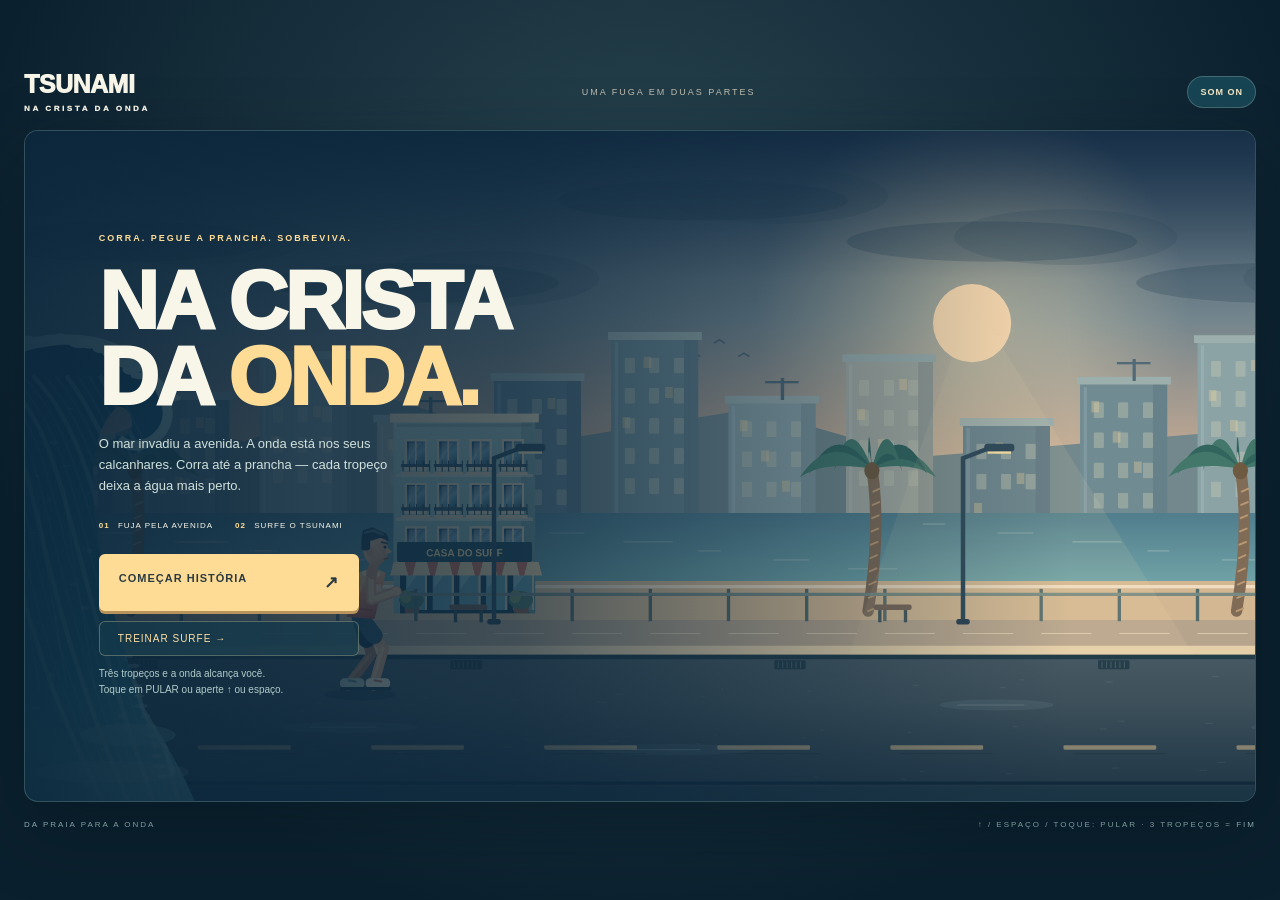
==== index.html @ 70c40d8c "Tsunami: na crista da onda — jogo de corrida e surfe Co-Authored-By: Claude Opus 5.5 <noreply@anthro" ====
<!doctype html>
<html lang="pt-BR"><head><meta charset="UTF-8"><meta name="viewport" content="width=device-width,initial-scale=1,viewport-fit=cover"><meta name="theme-color" content="#092f3c"><title>Tsunami — Na crista da onda</title><link rel="stylesheet" href="style.css"></head>
<body><main><header><a href="./" class="logo">TSUNAMI<span>NA CRISTA DA ONDA</span></a><span class="edition">UMA FUGA EM DUAS PARTES</span><button id="sound" aria-label="Ativar ou desativar sons" aria-pressed="true">SOM ON</button><button id="pause" aria-label="Pausar jogo" hidden>Ⅱ</button></header>
<div id="stage"><div id="loading" role="status"><b>PREPARANDO A FUGA</b><p id="loadingText">Preparando cenários e animações…</p><progress id="loadProgress" max="100" value="0"></progress></div><canvas id="scene" aria-label="Jogo lateral: escape da onda na avenida, pegue a prancha e surfe no tsunami"></canvas>
<div id="hud" hidden><div><span id="chapter">01 / A PRAIA</span><strong id="objective">PEGUE A PRANCHA</strong></div><div class="right"><span id="life">♥ ♥ ♥</span><strong id="meter">0 / 300 m</strong></div><div class="progress"><i id="bar"></i></div></div>
<div id="threat" hidden><span id="threatLabel">A ONDA ESTÁ NA RUA</span><div><i id="threatFill"></i></div></div>
<button id="skip" hidden>PULAR ABERTURA →</button><div id="caption" role="status" aria-live="polite"></div>
<section id="overlay"><div class="kicker">CORRA. PEGUE A PRANCHA. SOBREVIVA.</div><h1>NA CRISTA<br>DA <em>ONDA.</em></h1><p id="story">O mar invadiu a avenida. A onda está nos seus calcanhares. Corra até a prancha — cada tropeço deixa a água mais perto.</p><div id="chapters"><span><b>01</b> FUJA PELA AVENIDA</span><span><b>02</b> SURFE O TSUNAMI</span></div><button id="start" disabled>COMEÇAR HISTÓRIA <span>↗</span></button><button id="practice" disabled>TREINAR SURFE →</button><p id="instructions">Três tropeços e a onda alcança você.<br>Toque em PULAR ou aperte ↑ ou espaço.</p></section>
<div id="controls" hidden><div id="surfControls" hidden><button id="up" aria-label="Subir na onda">↑</button><button id="down" aria-label="Descer na onda">↓</button></div><button id="jump">PULAR ↗</button></div></div>
<footer><span>DA PRAIA PARA A ONDA</span><span id="tip">NO CELULAR, EXPERIMENTE NA HORIZONTAL ↔</span></footer></main><script src="engine.js"></script><script src="renderer.js"></script><script src="deluxe-renderer.js"></script><script src="audio.js"></script><script src="game.js"></script></body></html>
---- style.css ----
*{box-sizing:border-box}html,body{margin:0;min-height:100%;background:#082a36;color:#f8f6e9;font-family:Arial,sans-serif}body{display:grid;place-items:center;min-height:100dvh}main{width:min(1200px,100%);padding:0 24px}header{height:90px;display:flex;align-items:center;justify-content:space-between;gap:20px}.logo{font-size:25px;font-weight:950;letter-spacing:-1px;text-decoration:none;color:#f8f6e9}.logo span{display:block;font-size:8px;letter-spacing:2.6px;margin-top:5px}.edition,footer{font-size:9px;letter-spacing:2px;color:#9fbdc0}button{cursor:pointer;font:inherit;touch-action:none;-webkit-tap-highlight-color:transparent}#pause{width:40px;height:40px;border-radius:50%;border:1px solid #b7d0d066;background:#174453;color:white}#stage{height:min(70dvh,650px);min-height:380px;position:relative;border-radius:16px;overflow:hidden;isolation:isolate;background:#8dcdd1;box-shadow:0 25px 70px #00151c66}canvas{width:100%;height:100%;display:block;touch-action:none}#overlay{position:absolute;inset:0;padding:6% 6%;background:linear-gradient(90deg,#092f3cf2 0%,#092f3cce 37%,#092f3c00 80%);display:flex;flex-direction:column;justify-content:center;align-items:flex-start}.kicker{font-size:9px;letter-spacing:2px;font-weight:bold;color:#c1e98b}h1{font-size:clamp(38px,6.7vw,82px);font-weight:950;line-height:.92;letter-spacing:-3px;margin:20px 0}h1 em{font-style:normal;color:#d8f691}#story{font-size:13px;line-height:1.6;color:#d0e1dc;max-width:310px;margin:0}#chapters{display:flex;gap:22px;font-size:8px;letter-spacing:1px;margin:24px 0}#chapters b{color:#d8f691;margin-right:5px}#start{background:#d8f691;color:#173b3e;border:0;border-radius:6px;padding:18px 20px;font-size:11px;font-weight:800;letter-spacing:1px;min-width:260px;text-align:left}#start span{float:right;font-size:17px}#instructions{font-size:10px;line-height:1.6;color:#b0ccc9;margin-bottom:0}#hud{position:absolute;left:28px;right:28px;top:22px;display:flex;justify-content:space-between;gap:20px;text-shadow:0 1px 6px #154453}#hud span{font-size:10px;font-weight:700;letter-spacing:1.5px}#hud strong{display:block;font-size:17px;margin-top:6px}.right{text-align:right}#life{color:#ffdbb3}.progress{position:absolute;top:64px;left:0;right:0;height:3px;background:#fff4}.progress i{display:block;background:#d8f691;height:100%;width:0}#caption{position:absolute;top:110px;left:15%;right:15%;text-align:center;font-weight:bold;font-size:14px;color:white;text-shadow:0 2px 6px #092f3c;pointer-events:none}#controls{position:absolute;bottom:20px;left:24px;right:24px;display:flex;justify-content:space-between;align-items:end;pointer-events:none}#controls button{pointer-events:auto;user-select:none;background:#103c51c9;border:1px solid #ffffff70;color:white;border-radius:12px;height:60px;width:65px;font-size:26px}#surfControls{display:flex;gap:10px}#controls #jump{margin-left:auto;width:125px;background:#d8f691;color:#193e42;font-size:12px;font-weight:bold;border:0}footer{display:flex;justify-content:space-between;padding:23px 0;gap:15px;font-size:8px}[hidden]{display:none!important}button:focus-visible,a:focus-visible{outline:3px solid white;outline-offset:3px}@media(max-width:600px){main{padding:0 10px}header{height:70px}.edition{display:none}#stage{height:75dvh;min-height:490px}#overlay{padding:30px 24px;background:linear-gradient(90deg,#092f3ce8,#092f3c60)}h1{font-size:57px}#chapters{gap:12px;font-size:7px}#hud{left:18px;right:18px}#hud strong{font-size:13px}#tip{max-width:165px;text-align:right;line-height:1.6}#caption{font-size:12px;left:8%;right:8%}}@media(max-height:500px) and (orientation:landscape){main{padding:0}header{height:45px;padding:0 20px}.logo{font-size:17px}.logo span{font-size:6px}#stage{height:calc(100dvh - 45px);min-height:0;border-radius:0}footer{display:none}#overlay{padding:20px 35px}h1{font-size:44px;margin:12px 0}#story{font-size:11px;max-width:330px}#chapters{margin:12px 0}#start{padding:13px 18px}#instructions{font-size:9px}#hud{top:12px}#caption{top:93px}#controls{bottom:12px}#controls button{height:48px}}
/* Cinematic frame; preserve artwork proportions on every display. */
body{background:radial-gradient(ellipse at 50% 30%,#294550,#0b202e 75%)}main{width:min(1440px,100%)}header{height:76px}.logo{letter-spacing:-.5px}.edition{color:#c0beb1}#stage{height:auto;aspect-ratio:11/6;min-height:0;max-height:780px;border:1px solid #67868a55;border-radius:14px;background:#173645}#overlay{background:linear-gradient(90deg,#0b263bec,#0b263bad 40%,#0b263b00 85%)}#start,#controls #jump{background:#ffdc96;color:#293a41;box-shadow:0 3px 0 #b8935b}h1 em{color:#ffdc96}.kicker,#chapters b{color:#ffdc96}#hud{left:25px;right:25px;top:22px}#hud strong{font-size:15px;letter-spacing:.8px}#hud span{font-size:9px}.progress{background:#e5eff027}.progress i{background:#ffdc96}#threat{position:absolute;left:25px;top:109px;width:156px;pointer-events:none}#threat span{font-size:8px;font-weight:800;letter-spacing:1px;color:#f8e5bd;text-shadow:0 2px 5px #183849}#threat>div{height:4px;margin-top:8px;background:#132f42aa;border-radius:8px;overflow:hidden}#threatFill{display:block;height:100%;background:#ffb87e;transition:width .08s linear}#life.critical{color:#ff997c}#stage.danger{border-color:#e79c6e}#caption{top:152px;font-size:12px;letter-spacing:.3px}#controls{bottom:17px}#controls button{backdrop-filter:blur(8px);background:#153f55bb;height:53px}#controls #jump{height:53px;width:125px}footer{padding:18px 0}#instructions{max-width:350px}
@media(max-width:600px) and (orientation:portrait){main{padding:0 8px}header{height:65px}#stage{aspect-ratio:auto;height:72dvh;min-height:440px}#overlay{padding:26px 23px;background:linear-gradient(90deg,#0b263bf2,#0b263b80)}h1{font-size:52px}#hud{left:15px;right:15px;top:17px}#hud strong{font-size:10px}#hud span{font-size:8px;letter-spacing:.6px}#threat{left:15px;top:97px;width:138px}#caption{top:139px;font-size:11px}#controls{bottom:18px;left:15px;right:15px}#controls button{height:58px}#controls #jump{height:58px}#chapters{gap:9px}#story{font-size:12px}}
@media(max-height:500px) and (orientation:landscape){header{height:39px}#stage{height:calc(100dvh - 39px);aspect-ratio:auto;min-height:0;border-radius:0}#hud{top:12px}#hud strong{font-size:11px;margin-top:3px}.progress{top:43px}#threat{top:64px;width:140px}#caption{top:98px;font-size:11px}#controls{bottom:10px}#controls button,#controls #jump{height:42px}#overlay{padding:17px 32px}h1{font-size:40px;margin:10px 0}#story{font-size:10px;max-width:310px}#instructions{font-size:8px}#chapters{margin:10px 0}}
#sound{margin-left:auto;border:1px solid #9db7b755;background:#174453;color:#f8e8c7;border-radius:20px;font-size:9px;font-weight:700;letter-spacing:1px;padding:10px 12px;white-space:nowrap}header .edition{margin-left:auto}@media(max-width:600px){header{gap:10px}}
#loading{position:absolute;inset:0;z-index:20;display:flex;align-items:center;justify-content:center;flex-direction:column;background:#102f41;color:#ffdc96;letter-spacing:1px}#loading p{font-size:12px;color:#c7d9d9;letter-spacing:0}#loadProgress{width:220px;height:8px;accent-color:#ffdc96}#start:disabled{opacity:.5;cursor:wait}#skip{position:absolute;right:20px;bottom:18px;z-index:5;border:1px solid #e9dec480;background:#102f41d9;color:#f6e4bb;padding:12px 15px;border-radius:20px;font-size:10px;letter-spacing:1px}
#practice{margin-top:10px;color:#ffe0a3;background:#143a4cbb;border:1px solid #d4cda257;border-radius:6px;padding:11px 18px;font-size:10px;letter-spacing:1px;min-width:260px;text-align:left}#practice:disabled{opacity:.5;cursor:wait}@media(max-height:500px) and (orientation:landscape){#practice{padding:7px 18px;margin-top:6px}#instructions{margin-top:7px}#overlay{padding-top:12px;padding-bottom:12px}h1{font-size:35px}}
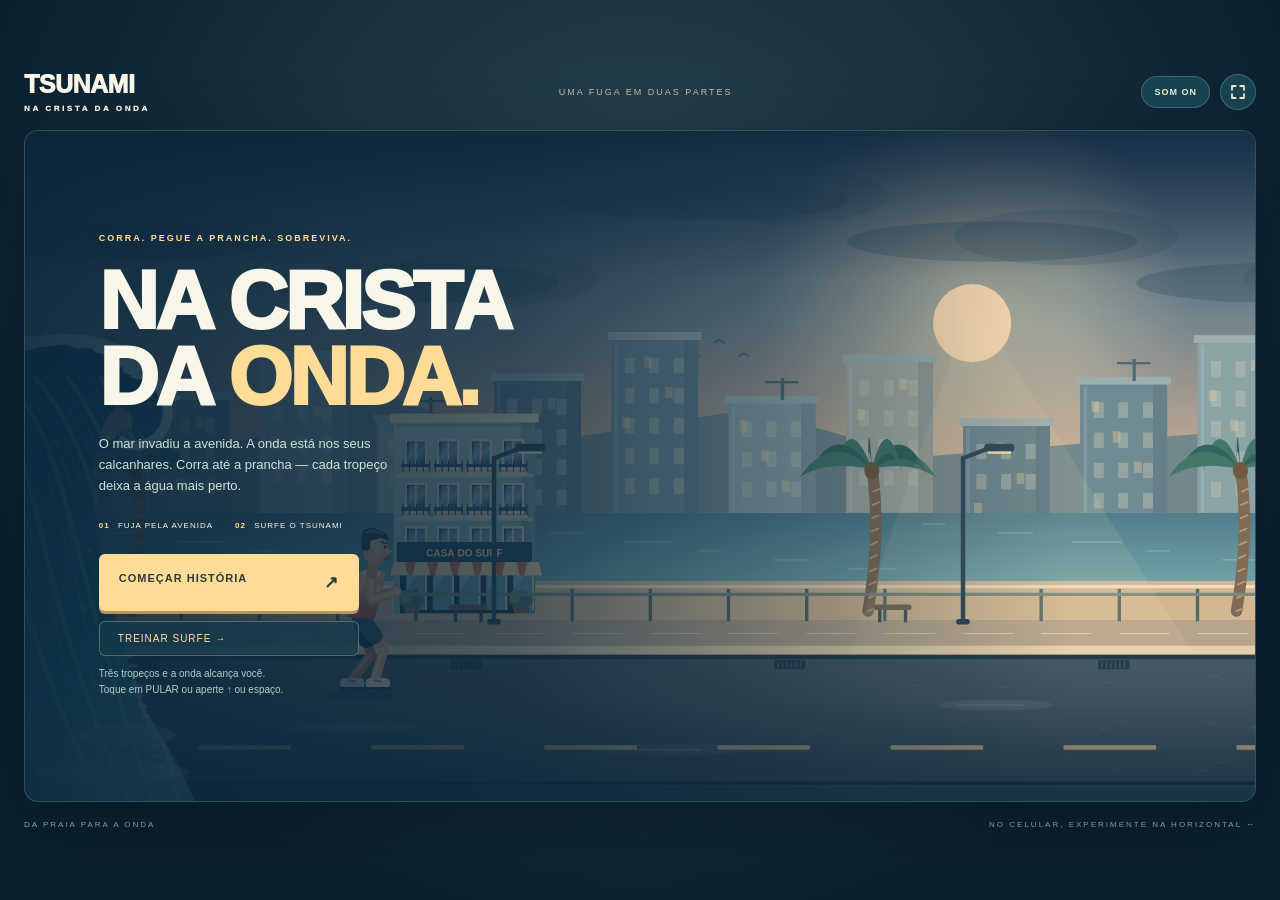
==== commit 94873bb4: "Abertura com meteoro, botão de tela cheia e ajustes de jogabilidade - Nova abertura de ~10 s: brilho" ====
--- a/index.html
+++ b/index.html
@@ -1,6 +1,6 @@
 <!doctype html>
-<html lang="pt-BR"><head><meta charset="UTF-8"><meta name="viewport" content="width=device-width,initial-scale=1,viewport-fit=cover"><meta name="theme-color" content="#092f3c"><title>Tsunami — Na crista da onda</title><link rel="stylesheet" href="style.css"></head>
-<body><main><header><a href="./" class="logo">TSUNAMI<span>NA CRISTA DA ONDA</span></a><span class="edition">UMA FUGA EM DUAS PARTES</span><button id="sound" aria-label="Ativar ou desativar sons" aria-pressed="true">SOM ON</button><button id="pause" aria-label="Pausar jogo" hidden>Ⅱ</button></header>
+<html lang="pt-BR"><head><meta charset="UTF-8"><meta name="viewport" content="width=device-width,initial-scale=1,viewport-fit=cover"><meta name="theme-color" content="#092f3c"><meta name="mobile-web-app-capable" content="yes"><meta name="apple-mobile-web-app-capable" content="yes"><meta name="apple-mobile-web-app-status-bar-style" content="black-translucent"><link rel="manifest" href="manifest.json"><title>Tsunami — Na crista da onda</title><link rel="stylesheet" href="style.css"></head>
+<body><main><header><a href="./" class="logo">TSUNAMI<span>NA CRISTA DA ONDA</span></a><span class="edition">UMA FUGA EM DUAS PARTES</span><button id="sound" aria-label="Ativar ou desativar sons" aria-pressed="true">SOM ON</button><button id="fullscreen" aria-label="Tela cheia" aria-pressed="false" hidden><svg viewBox="0 0 24 24" width="18" height="18" aria-hidden="true"><path d="M4 9V4h5M15 4h5v5M20 15v5h-5M9 20H4v-5" fill="none" stroke="currentColor" stroke-width="2.4" stroke-linecap="round" stroke-linejoin="round"/></svg></button><button id="pause" aria-label="Pausar jogo" hidden>Ⅱ</button></header>
 <div id="stage"><div id="loading" role="status"><b>PREPARANDO A FUGA</b><p id="loadingText">Preparando cenários e animações…</p><progress id="loadProgress" max="100" value="0"></progress></div><canvas id="scene" aria-label="Jogo lateral: escape da onda na avenida, pegue a prancha e surfe no tsunami"></canvas>
 <div id="hud" hidden><div><span id="chapter">01 / A PRAIA</span><strong id="objective">PEGUE A PRANCHA</strong></div><div class="right"><span id="life">♥ ♥ ♥</span><strong id="meter">0 / 300 m</strong></div><div class="progress"><i id="bar"></i></div></div>
 <div id="threat" hidden><span id="threatLabel">A ONDA ESTÁ NA RUA</span><div><i id="threatFill"></i></div></div>
--- a/style.css
+++ b/style.css
@@ -3,6 +3,6 @@
 body{background:radial-gradient(ellipse at 50% 30%,#294550,#0b202e 75%)}main{width:min(1440px,100%)}header{height:76px}.logo{letter-spacing:-.5px}.edition{color:#c0beb1}#stage{height:auto;aspect-ratio:11/6;min-height:0;max-height:780px;border:1px solid #67868a55;border-radius:14px;background:#173645}#overlay{background:linear-gradient(90deg,#0b263bec,#0b263bad 40%,#0b263b00 85%)}#start,#controls #jump{background:#ffdc96;color:#293a41;box-shadow:0 3px 0 #b8935b}h1 em{color:#ffdc96}.kicker,#chapters b{color:#ffdc96}#hud{left:25px;right:25px;top:22px}#hud strong{font-size:15px;letter-spacing:.8px}#hud span{font-size:9px}.progress{background:#e5eff027}.progress i{background:#ffdc96}#threat{position:absolute;left:25px;top:109px;width:156px;pointer-events:none}#threat span{font-size:8px;font-weight:800;letter-spacing:1px;color:#f8e5bd;text-shadow:0 2px 5px #183849}#threat>div{height:4px;margin-top:8px;background:#132f42aa;border-radius:8px;overflow:hidden}#threatFill{display:block;height:100%;background:#ffb87e;transition:width .08s linear}#life.critical{color:#ff997c}#stage.danger{border-color:#e79c6e}#caption{top:152px;font-size:12px;letter-spacing:.3px}#controls{bottom:17px}#controls button{backdrop-filter:blur(8px);background:#153f55bb;height:53px}#controls #jump{height:53px;width:125px}footer{padding:18px 0}#instructions{max-width:350px}
 @media(max-width:600px) and (orientation:portrait){main{padding:0 8px}header{height:65px}#stage{aspect-ratio:auto;height:72dvh;min-height:440px}#overlay{padding:26px 23px;background:linear-gradient(90deg,#0b263bf2,#0b263b80)}h1{font-size:52px}#hud{left:15px;right:15px;top:17px}#hud strong{font-size:10px}#hud span{font-size:8px;letter-spacing:.6px}#threat{left:15px;top:97px;width:138px}#caption{top:139px;font-size:11px}#controls{bottom:18px;left:15px;right:15px}#controls button{height:58px}#controls #jump{height:58px}#chapters{gap:9px}#story{font-size:12px}}
 @media(max-height:500px) and (orientation:landscape){header{height:39px}#stage{height:calc(100dvh - 39px);aspect-ratio:auto;min-height:0;border-radius:0}#hud{top:12px}#hud strong{font-size:11px;margin-top:3px}.progress{top:43px}#threat{top:64px;width:140px}#caption{top:98px;font-size:11px}#controls{bottom:10px}#controls button,#controls #jump{height:42px}#overlay{padding:17px 32px}h1{font-size:40px;margin:10px 0}#story{font-size:10px;max-width:310px}#instructions{font-size:8px}#chapters{margin:10px 0}}
-#sound{margin-left:auto;border:1px solid #9db7b755;background:#174453;color:#f8e8c7;border-radius:20px;font-size:9px;font-weight:700;letter-spacing:1px;padding:10px 12px;white-space:nowrap}header .edition{margin-left:auto}@media(max-width:600px){header{gap:10px}}
+#sound{margin-left:auto;border:1px solid #9db7b755;background:#174453;color:#f8e8c7;border-radius:20px;font-size:9px;font-weight:700;letter-spacing:1px;padding:10px 12px;white-space:nowrap}header .edition{margin-left:auto}#fullscreen{flex:none;width:36px;height:36px;padding:0;display:grid;place-items:center;border:1px solid #9db7b755;background:#174453;color:#f8e8c7;border-radius:50%}header{gap:10px}@media(max-width:600px){header{gap:10px}}
 #loading{position:absolute;inset:0;z-index:20;display:flex;align-items:center;justify-content:center;flex-direction:column;background:#102f41;color:#ffdc96;letter-spacing:1px}#loading p{font-size:12px;color:#c7d9d9;letter-spacing:0}#loadProgress{width:220px;height:8px;accent-color:#ffdc96}#start:disabled{opacity:.5;cursor:wait}#skip{position:absolute;right:20px;bottom:18px;z-index:5;border:1px solid #e9dec480;background:#102f41d9;color:#f6e4bb;padding:12px 15px;border-radius:20px;font-size:10px;letter-spacing:1px}
-#practice{margin-top:10px;color:#ffe0a3;background:#143a4cbb;border:1px solid #d4cda257;border-radius:6px;padding:11px 18px;font-size:10px;letter-spacing:1px;min-width:260px;text-align:left}#practice:disabled{opacity:.5;cursor:wait}@media(max-height:500px) and (orientation:landscape){#practice{padding:7px 18px;margin-top:6px}#instructions{margin-top:7px}#overlay{padding-top:12px;padding-bottom:12px}h1{font-size:35px}}
+#practice{margin-top:10px;color:#ffe0a3;background:#143a4cbb;border:1px solid #d4cda257;border-radius:6px;padding:11px 18px;font-size:10px;letter-spacing:1px;min-width:260px;text-align:left}#practice:disabled{opacity:.5;cursor:wait}#controls #jump.cooling{opacity:.45}@media(max-height:500px) and (orientation:landscape){#practice{padding:7px 18px;margin-top:6px}#instructions{margin-top:7px}#overlay{padding-top:12px;padding-bottom:12px}h1{font-size:35px}}
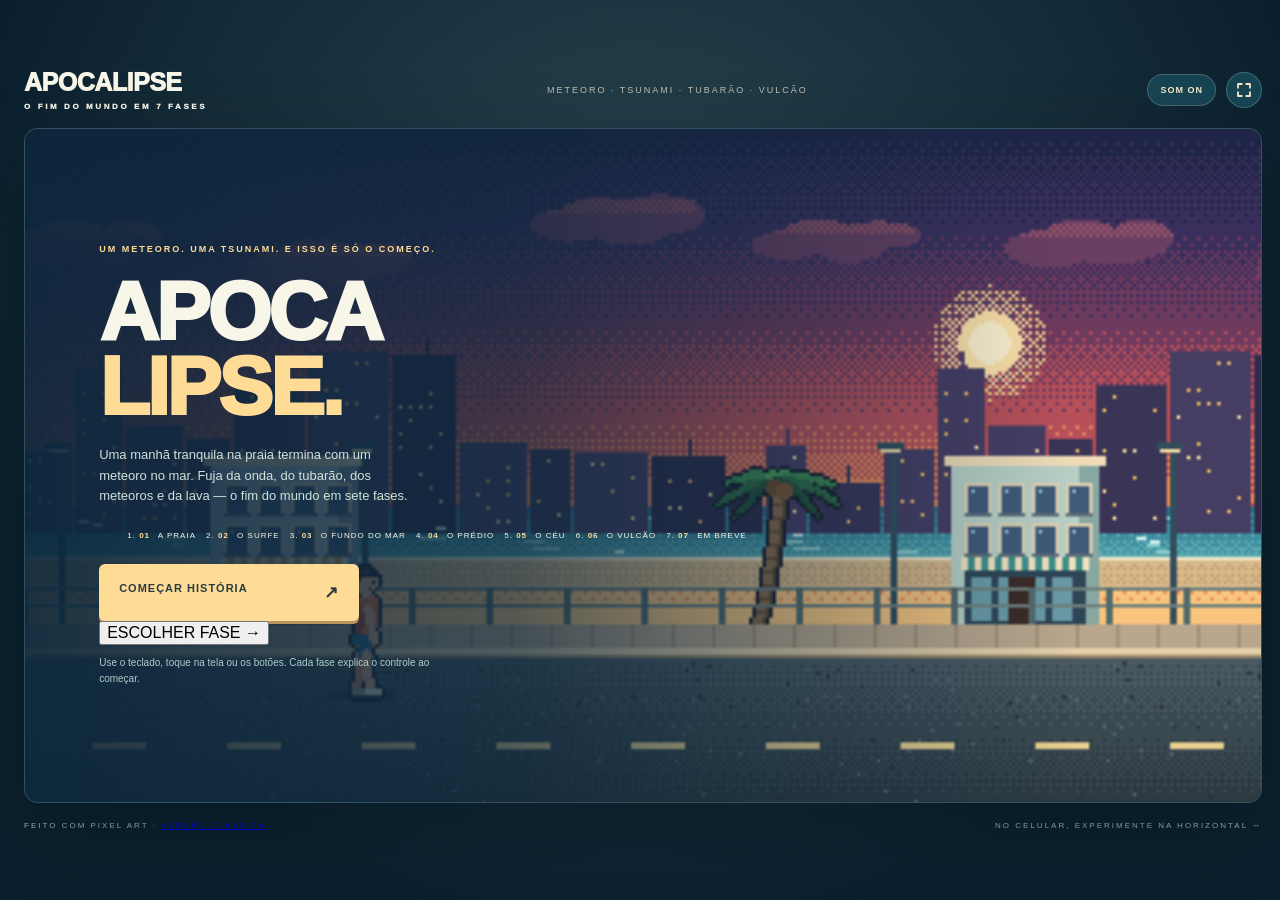
==== commit 78559610: "Apocalipse: pixel art e seis fases - Novo nome e nova história: meteoro, tsunami, tubarão, prédio,  " ====
--- a/index.html
+++ b/index.html
@@ -1,10 +1,12 @@
 <!doctype html>
-<html lang="pt-BR"><head><meta charset="UTF-8"><meta name="viewport" content="width=device-width,initial-scale=1,viewport-fit=cover"><meta name="theme-color" content="#092f3c"><meta name="mobile-web-app-capable" content="yes"><meta name="apple-mobile-web-app-capable" content="yes"><meta name="apple-mobile-web-app-status-bar-style" content="black-translucent"><link rel="manifest" href="manifest.json"><title>Tsunami — Na crista da onda</title><link rel="stylesheet" href="style.css"></head>
-<body><main><header><a href="./" class="logo">TSUNAMI<span>NA CRISTA DA ONDA</span></a><span class="edition">UMA FUGA EM DUAS PARTES</span><button id="sound" aria-label="Ativar ou desativar sons" aria-pressed="true">SOM ON</button><button id="fullscreen" aria-label="Tela cheia" aria-pressed="false" hidden><svg viewBox="0 0 24 24" width="18" height="18" aria-hidden="true"><path d="M4 9V4h5M15 4h5v5M20 15v5h-5M9 20H4v-5" fill="none" stroke="currentColor" stroke-width="2.4" stroke-linecap="round" stroke-linejoin="round"/></svg></button><button id="pause" aria-label="Pausar jogo" hidden>Ⅱ</button></header>
-<div id="stage"><div id="loading" role="status"><b>PREPARANDO A FUGA</b><p id="loadingText">Preparando cenários e animações…</p><progress id="loadProgress" max="100" value="0"></progress></div><canvas id="scene" aria-label="Jogo lateral: escape da onda na avenida, pegue a prancha e surfe no tsunami"></canvas>
-<div id="hud" hidden><div><span id="chapter">01 / A PRAIA</span><strong id="objective">PEGUE A PRANCHA</strong></div><div class="right"><span id="life">♥ ♥ ♥</span><strong id="meter">0 / 300 m</strong></div><div class="progress"><i id="bar"></i></div></div>
+<html lang="pt-BR"><head><meta charset="UTF-8"><meta name="viewport" content="width=device-width,initial-scale=1,viewport-fit=cover"><meta name="theme-color" content="#120c1c"><meta name="mobile-web-app-capable" content="yes"><meta name="apple-mobile-web-app-capable" content="yes"><meta name="apple-mobile-web-app-status-bar-style" content="black-translucent"><link rel="manifest" href="manifest.json"><title>Apocalipse</title><link rel="stylesheet" href="style.css"></head>
+<body><main><header><a href="./" class="logo">APOCALIPSE<span>O FIM DO MUNDO EM 7 FASES</span></a><span class="edition">METEORO · TSUNAMI · TUBARÃO · VULCÃO</span><button id="sound" aria-label="Ativar ou desativar sons" aria-pressed="true">SOM ON</button><button id="fullscreen" aria-label="Tela cheia" aria-pressed="false" hidden><svg viewBox="0 0 24 24" width="18" height="18" aria-hidden="true"><path d="M4 9V4h5M15 4h5v5M20 15v5h-5M9 20H4v-5" fill="none" stroke="currentColor" stroke-width="2.4" stroke-linecap="round" stroke-linejoin="round"/></svg></button><button id="pause" aria-label="Pausar jogo" hidden>Ⅱ</button></header>
+<div id="stage"><div id="loading" role="status"><b>PREPARANDO O FIM DO MUNDO</b><p id="loadingText">Desenhando cenários e personagens…</p><progress id="loadProgress" max="100" value="0"></progress></div><canvas id="scene" aria-label="Jogo de ação em pixel art: fuja da tsunami, do tubarão, dos meteoros e da lava"></canvas>
+<div id="hud" hidden><div><span id="chapter">01 / A PRAIA</span><strong id="objective">ALCANCE A PRANCHA</strong></div><div class="right"><span id="life">0 / 3</span><strong id="meter">0 / 300 m</strong></div><div class="progress"><i id="bar"></i></div></div>
 <div id="threat" hidden><span id="threatLabel">A ONDA ESTÁ NA RUA</span><div><i id="threatFill"></i></div></div>
 <button id="skip" hidden>PULAR ABERTURA →</button><div id="caption" role="status" aria-live="polite"></div>
-<section id="overlay"><div class="kicker">CORRA. PEGUE A PRANCHA. SOBREVIVA.</div><h1>NA CRISTA<br>DA <em>ONDA.</em></h1><p id="story">O mar invadiu a avenida. A onda está nos seus calcanhares. Corra até a prancha — cada tropeço deixa a água mais perto.</p><div id="chapters"><span><b>01</b> FUJA PELA AVENIDA</span><span><b>02</b> SURFE O TSUNAMI</span></div><button id="start" disabled>COMEÇAR HISTÓRIA <span>↗</span></button><button id="practice" disabled>TREINAR SURFE →</button><p id="instructions">Três tropeços e a onda alcança você.<br>Toque em PULAR ou aperte ↑ ou espaço.</p></section>
-<div id="controls" hidden><div id="surfControls" hidden><button id="up" aria-label="Subir na onda">↑</button><button id="down" aria-label="Descer na onda">↓</button></div><button id="jump">PULAR ↗</button></div></div>
-<footer><span>DA PRAIA PARA A ONDA</span><span id="tip">NO CELULAR, EXPERIMENTE NA HORIZONTAL ↔</span></footer></main><script src="engine.js"></script><script src="renderer.js"></script><script src="deluxe-renderer.js"></script><script src="audio.js"></script><script src="game.js"></script></body></html>
+<section id="overlay"><div class="kicker" id="kicker">UM METEORO. UMA TSUNAMI. E ISSO É SÓ O COMEÇO.</div><h1>APOCA<br><em>LIPSE.</em></h1><p id="story">Uma manhã tranquila na praia termina com um meteoro no mar. Fuja da onda, do tubarão, dos meteoros e da lava — o fim do mundo em sete fases.</p>
+<ol id="chapters"><li><b>01</b> A PRAIA</li><li><b>02</b> O SURFE</li><li><b>03</b> O FUNDO DO MAR</li><li><b>04</b> O PRÉDIO</li><li><b>05</b> O CÉU</li><li><b>06</b> O VULCÃO</li><li class="soon"><b>07</b> EM BREVE</li></ol>
+<button id="start" disabled>COMEÇAR HISTÓRIA <span>↗</span></button><button id="choose" disabled aria-expanded="false">ESCOLHER FASE →</button><div id="phaseList" hidden></div><p id="instructions">Use o teclado, toque na tela ou os botões. Cada fase explica o controle ao começar.</p></section>
+<div id="controls" hidden><div id="surfControls" hidden><button id="up" aria-label="Subir">↑</button><button id="down" aria-label="Descer">↓</button></div><div id="laneControls" hidden><button id="left" aria-label="Coluna da esquerda">←</button><button id="right" aria-label="Coluna da direita">→</button></div><button id="jump">PULAR ↗</button></div></div>
+<footer><span>FEITO COM PIXEL ART · <a href="classico/">VERSÃO CLÁSSICA</a></span><span id="tip">NO CELULAR, EXPERIMENTE NA HORIZONTAL ↔</span></footer></main><script src="engine.js"></script><script src="pixel.js"></script><script src="renderer.js"></script><script src="audio.js"></script><script src="game.js"></script></body></html>
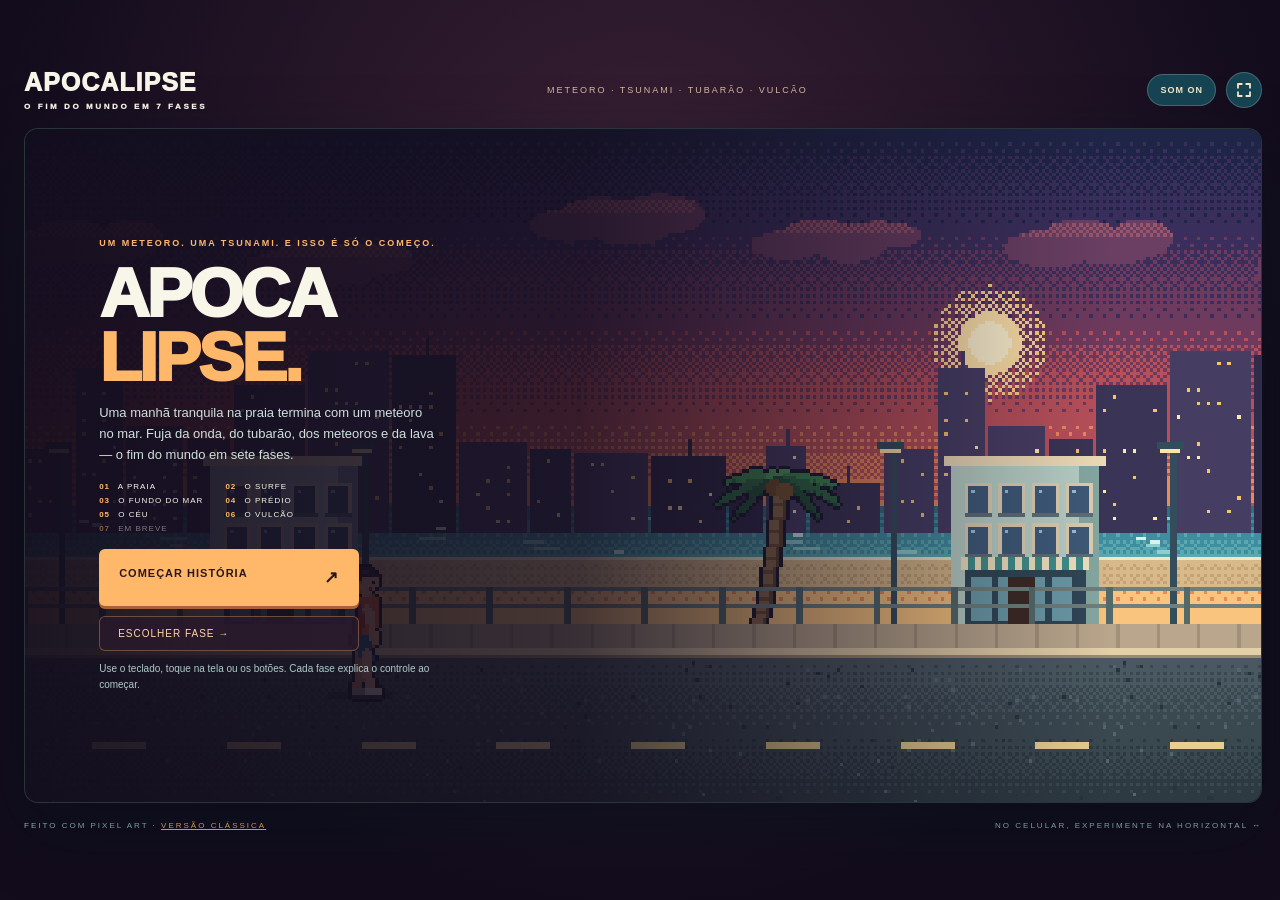
==== commit bd69ea04: "Kit de mergulho, pouso na capela e descida de bicicleta no vulcão - Fim da fase 2: um kit de mergulh" ====
--- a/index.html
+++ b/index.html
@@ -8,5 +8,5 @@
 <section id="overlay"><div class="kicker" id="kicker">UM METEORO. UMA TSUNAMI. E ISSO É SÓ O COMEÇO.</div><h1>APOCA<br><em>LIPSE.</em></h1><p id="story">Uma manhã tranquila na praia termina com um meteoro no mar. Fuja da onda, do tubarão, dos meteoros e da lava — o fim do mundo em sete fases.</p>
 <ol id="chapters"><li><b>01</b> A PRAIA</li><li><b>02</b> O SURFE</li><li><b>03</b> O FUNDO DO MAR</li><li><b>04</b> O PRÉDIO</li><li><b>05</b> O CÉU</li><li><b>06</b> O VULCÃO</li><li class="soon"><b>07</b> EM BREVE</li></ol>
 <button id="start" disabled>COMEÇAR HISTÓRIA <span>↗</span></button><button id="choose" disabled aria-expanded="false">ESCOLHER FASE →</button><div id="phaseList" hidden></div><p id="instructions">Use o teclado, toque na tela ou os botões. Cada fase explica o controle ao começar.</p></section>
-<div id="controls" hidden><div id="surfControls" hidden><button id="up" aria-label="Subir">↑</button><button id="down" aria-label="Descer">↓</button></div><div id="laneControls" hidden><button id="left" aria-label="Coluna da esquerda">←</button><button id="right" aria-label="Coluna da direita">→</button></div><button id="jump">PULAR ↗</button></div></div>
+<div id="controls" hidden><div id="surfControls" hidden><button id="up" aria-label="Subir">↑</button><button id="down" aria-label="Descer">↓</button></div><div id="laneControls" hidden><button id="left" aria-label="Coluna da esquerda">←</button><button id="right" aria-label="Coluna da direita">→</button></div><div id="bikeControls" hidden><button id="duck" aria-label="Abaixar">ABAIXAR ↓</button></div><button id="jump">PULAR ↗</button></div></div>
 <footer><span>FEITO COM PIXEL ART · <a href="classico/">VERSÃO CLÁSSICA</a></span><span id="tip">NO CELULAR, EXPERIMENTE NA HORIZONTAL ↔</span></footer></main><script src="engine.js"></script><script src="pixel.js"></script><script src="renderer.js"></script><script src="audio.js"></script><script src="game.js"></script></body></html>
--- a/style.css
+++ b/style.css
@@ -5,4 +5,19 @@
 @media(max-height:500px) and (orientation:landscape){header{height:39px}#stage{height:calc(100dvh - 39px);aspect-ratio:auto;min-height:0;border-radius:0}#hud{top:12px}#hud strong{font-size:11px;margin-top:3px}.progress{top:43px}#threat{top:64px;width:140px}#caption{top:98px;font-size:11px}#controls{bottom:10px}#controls button,#controls #jump{height:42px}#overlay{padding:17px 32px}h1{font-size:40px;margin:10px 0}#story{font-size:10px;max-width:310px}#instructions{font-size:8px}#chapters{margin:10px 0}}
 #sound{margin-left:auto;border:1px solid #9db7b755;background:#174453;color:#f8e8c7;border-radius:20px;font-size:9px;font-weight:700;letter-spacing:1px;padding:10px 12px;white-space:nowrap}header .edition{margin-left:auto}#fullscreen{flex:none;width:36px;height:36px;padding:0;display:grid;place-items:center;border:1px solid #9db7b755;background:#174453;color:#f8e8c7;border-radius:50%}header{gap:10px}@media(max-width:600px){header{gap:10px}}
 #loading{position:absolute;inset:0;z-index:20;display:flex;align-items:center;justify-content:center;flex-direction:column;background:#102f41;color:#ffdc96;letter-spacing:1px}#loading p{font-size:12px;color:#c7d9d9;letter-spacing:0}#loadProgress{width:220px;height:8px;accent-color:#ffdc96}#start:disabled{opacity:.5;cursor:wait}#skip{position:absolute;right:20px;bottom:18px;z-index:5;border:1px solid #e9dec480;background:#102f41d9;color:#f6e4bb;padding:12px 15px;border-radius:20px;font-size:10px;letter-spacing:1px}
-#practice{margin-top:10px;color:#ffe0a3;background:#143a4cbb;border:1px solid #d4cda257;border-radius:6px;padding:11px 18px;font-size:10px;letter-spacing:1px;min-width:260px;text-align:left}#practice:disabled{opacity:.5;cursor:wait}#controls #jump.cooling{opacity:.45}@media(max-height:500px) and (orientation:landscape){#practice{padding:7px 18px;margin-top:6px}#instructions{margin-top:7px}#overlay{padding-top:12px;padding-bottom:12px}h1{font-size:35px}}
+#choose{margin-top:10px;color:#ffe0a3;background:#143a4cbb;border:1px solid #d4cda257;border-radius:6px;padding:11px 18px;font-size:10px;letter-spacing:1px;min-width:260px;text-align:left}#choose:disabled{opacity:.5;cursor:wait}#controls #jump.cooling{opacity:.45}@media(max-height:500px) and (orientation:landscape){#choose{padding:7px 18px;margin-top:6px}#instructions{margin-top:7px}#overlay{padding-top:12px;padding-bottom:12px}h1{font-size:35px}}
+/* Apocalipse: pixel-art stage, phase picker and lane buttons. */
+canvas{display:block;image-rendering:crisp-edges;image-rendering:pixelated}#stage{background:#0b0a14}body{background:radial-gradient(ellipse at 50% 25%,#3a2034,#120c1c 72%)}
+.logo{letter-spacing:1px}.edition{color:#d9b7a3}#hud,#caption,#threat span{text-shadow:0 1px 0 #120c1c,0 0 6px #120c1c}
+#overlay{background:linear-gradient(90deg,#120c1cf0,#120c1cc4 45%,#120c1c00 88%);overflow-y:auto;scrollbar-width:none;justify-content:safe center}#overlay::-webkit-scrollbar{display:none}#overlay h1{font-size:clamp(34px,5.4vw,72px);margin:14px 0}#story{max-width:340px}h1 em,.kicker,#chapters b{color:#ffb86a}
+#start,#controls #jump{background:#ffb86a;color:#2a1620;box-shadow:0 3px 0 #a8603a}
+#chapters{list-style:none;padding:0;display:grid;grid-template-columns:repeat(2,auto);gap:5px 22px;font-size:8px;letter-spacing:1px;margin:16px 0}#chapters li.soon{opacity:.45}
+#choose{color:#ffd6a8;background:#2a1a2ccc;border-color:#ffb86a55}
+#phaseList{display:grid;grid-template-columns:repeat(2,minmax(120px,1fr));gap:6px;margin-top:10px;max-width:330px}#phaseList button{background:#2a1a2c;border:1px solid #ffb86a44;color:#f6e4d0;border-radius:6px;padding:9px 10px;font-size:10px;letter-spacing:1px;text-align:left}#phaseList button b{color:#ffb86a;margin-right:6px}#phaseList button:disabled{opacity:.4;cursor:default}
+#laneControls{display:flex;gap:10px}#controls button:disabled{opacity:.4}
+footer a{color:#ffb86a}#threatFill{background:#ff8a5a}.progress i{background:#ffb86a}#loading{background:#120c1c;color:#ffb86a}#loadProgress{accent-color:#ffb86a}
+@media(max-height:500px) and (orientation:landscape){#chapters{margin:8px 0;gap:3px 16px}#phaseList{margin-top:6px}#phaseList button{padding:6px 9px}}
+@media(max-width:600px) and (orientation:portrait){#chapters{grid-template-columns:auto}#phaseList{grid-template-columns:1fr 1fr}}
+html,body{overflow-x:hidden}#stage{max-height:min(780px,calc(100dvh - 140px))}
+@media(max-height:500px) and (orientation:landscape){#stage{max-height:none}}
+#bikeControls{display:flex}#controls #duck{width:125px;font-size:12px;font-weight:bold}
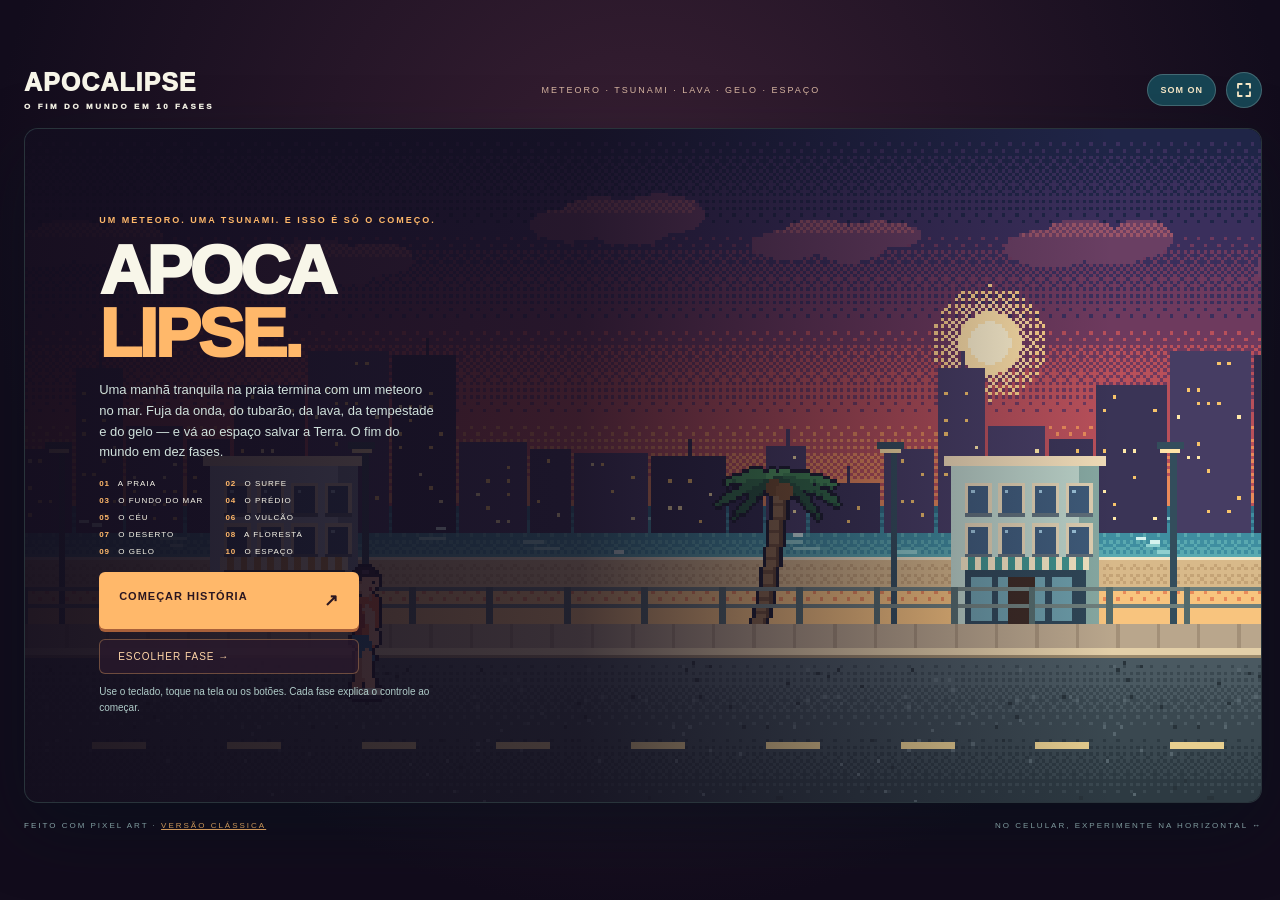
==== commit 37247615: "Fases 7 a 10 (deserto, floresta, gelo e espaço), cutscenes e final - Fase 7, O Deserto: sandboard na" ====
--- a/index.html
+++ b/index.html
@@ -1,12 +1,12 @@
 <!doctype html>
 <html lang="pt-BR"><head><meta charset="UTF-8"><meta name="viewport" content="width=device-width,initial-scale=1,viewport-fit=cover"><meta name="theme-color" content="#120c1c"><meta name="mobile-web-app-capable" content="yes"><meta name="apple-mobile-web-app-capable" content="yes"><meta name="apple-mobile-web-app-status-bar-style" content="black-translucent"><link rel="manifest" href="manifest.json"><title>Apocalipse</title><link rel="stylesheet" href="style.css"></head>
-<body><main><header><a href="./" class="logo">APOCALIPSE<span>O FIM DO MUNDO EM 7 FASES</span></a><span class="edition">METEORO · TSUNAMI · TUBARÃO · VULCÃO</span><button id="sound" aria-label="Ativar ou desativar sons" aria-pressed="true">SOM ON</button><button id="fullscreen" aria-label="Tela cheia" aria-pressed="false" hidden><svg viewBox="0 0 24 24" width="18" height="18" aria-hidden="true"><path d="M4 9V4h5M15 4h5v5M20 15v5h-5M9 20H4v-5" fill="none" stroke="currentColor" stroke-width="2.4" stroke-linecap="round" stroke-linejoin="round"/></svg></button><button id="pause" aria-label="Pausar jogo" hidden>Ⅱ</button></header>
-<div id="stage"><div id="loading" role="status"><b>PREPARANDO O FIM DO MUNDO</b><p id="loadingText">Desenhando cenários e personagens…</p><progress id="loadProgress" max="100" value="0"></progress></div><canvas id="scene" aria-label="Jogo de ação em pixel art: fuja da tsunami, do tubarão, dos meteoros e da lava"></canvas>
+<body><main><header><a href="./" class="logo">APOCALIPSE<span>O FIM DO MUNDO EM 10 FASES</span></a><span class="edition">METEORO · TSUNAMI · LAVA · GELO · ESPAÇO</span><button id="sound" aria-label="Ativar ou desativar sons" aria-pressed="true">SOM ON</button><button id="fullscreen" aria-label="Tela cheia" aria-pressed="false" hidden><svg viewBox="0 0 24 24" width="18" height="18" aria-hidden="true"><path d="M4 9V4h5M15 4h5v5M20 15v5h-5M9 20H4v-5" fill="none" stroke="currentColor" stroke-width="2.4" stroke-linecap="round" stroke-linejoin="round"/></svg></button><button id="pause" aria-label="Pausar jogo" hidden>Ⅱ</button></header>
+<div id="stage"><div id="loading" role="status"><b>PREPARANDO O FIM DO MUNDO</b><p id="loadingText">Desenhando cenários e personagens…</p><progress id="loadProgress" max="100" value="0"></progress></div><canvas id="scene" aria-label="Jogo de ação em pixel art: fuja da tsunami, do tubarão, da lava, da tempestade e do gelo, e desvie o meteoro no espaço"></canvas>
 <div id="hud" hidden><div><span id="chapter">01 / A PRAIA</span><strong id="objective">ALCANCE A PRANCHA</strong></div><div class="right"><span id="life">0 / 3</span><strong id="meter">0 / 300 m</strong></div><div class="progress"><i id="bar"></i></div></div>
 <div id="threat" hidden><span id="threatLabel">A ONDA ESTÁ NA RUA</span><div><i id="threatFill"></i></div></div>
 <button id="skip" hidden>PULAR ABERTURA →</button><div id="caption" role="status" aria-live="polite"></div>
-<section id="overlay"><div class="kicker" id="kicker">UM METEORO. UMA TSUNAMI. E ISSO É SÓ O COMEÇO.</div><h1>APOCA<br><em>LIPSE.</em></h1><p id="story">Uma manhã tranquila na praia termina com um meteoro no mar. Fuja da onda, do tubarão, dos meteoros e da lava — o fim do mundo em sete fases.</p>
-<ol id="chapters"><li><b>01</b> A PRAIA</li><li><b>02</b> O SURFE</li><li><b>03</b> O FUNDO DO MAR</li><li><b>04</b> O PRÉDIO</li><li><b>05</b> O CÉU</li><li><b>06</b> O VULCÃO</li><li class="soon"><b>07</b> EM BREVE</li></ol>
+<section id="overlay"><div class="kicker" id="kicker">UM METEORO. UMA TSUNAMI. E ISSO É SÓ O COMEÇO.</div><h1>APOCA<br><em>LIPSE.</em></h1><p id="story">Uma manhã tranquila na praia termina com um meteoro no mar. Fuja da onda, do tubarão, da lava, da tempestade e do gelo — e vá ao espaço salvar a Terra. O fim do mundo em dez fases.</p>
+<ol id="chapters"><li><b>01</b> A PRAIA</li><li><b>02</b> O SURFE</li><li><b>03</b> O FUNDO DO MAR</li><li><b>04</b> O PRÉDIO</li><li><b>05</b> O CÉU</li><li><b>06</b> O VULCÃO</li><li><b>07</b> O DESERTO</li><li><b>08</b> A FLORESTA</li><li><b>09</b> O GELO</li><li><b>10</b> O ESPAÇO</li></ol>
 <button id="start" disabled>COMEÇAR HISTÓRIA <span>↗</span></button><button id="choose" disabled aria-expanded="false">ESCOLHER FASE →</button><div id="phaseList" hidden></div><p id="instructions">Use o teclado, toque na tela ou os botões. Cada fase explica o controle ao começar.</p></section>
-<div id="controls" hidden><div id="surfControls" hidden><button id="up" aria-label="Subir">↑</button><button id="down" aria-label="Descer">↓</button></div><div id="laneControls" hidden><button id="left" aria-label="Coluna da esquerda">←</button><button id="right" aria-label="Coluna da direita">→</button></div><div id="bikeControls" hidden><button id="duck" aria-label="Abaixar">ABAIXAR ↓</button></div><button id="jump">PULAR ↗</button></div></div>
+<div id="controls" hidden><div id="surfControls" hidden><button id="up" aria-label="Subir">↑</button><button id="down" aria-label="Descer">↓</button></div><div id="laneControls" hidden><button id="left" aria-label="Coluna da esquerda">←</button><button id="right" aria-label="Coluna da direita">→</button></div><div id="bikeControls" hidden><button id="duck" aria-label="Abaixar">ABAIXAR ↓</button></div><div id="holdControls" hidden><button id="hold" aria-label="Segurar">SEGURAR</button></div><button id="jump">PULAR ↗</button></div></div>
 <footer><span>FEITO COM PIXEL ART · <a href="classico/">VERSÃO CLÁSSICA</a></span><span id="tip">NO CELULAR, EXPERIMENTE NA HORIZONTAL ↔</span></footer></main><script src="engine.js"></script><script src="pixel.js"></script><script src="renderer.js"></script><script src="audio.js"></script><script src="game.js"></script></body></html>
--- a/style.css
+++ b/style.css
@@ -21,3 +21,4 @@
 html,body{overflow-x:hidden}#stage{max-height:min(780px,calc(100dvh - 140px))}
 @media(max-height:500px) and (orientation:landscape){#stage{max-height:none}}
 #bikeControls{display:flex}#controls #duck{width:125px;font-size:12px;font-weight:bold}
+#holdControls{display:flex;margin-left:auto}#controls #hold{width:150px;height:60px;font-size:12px;font-weight:bold;background:#ffb86a;color:#2a1620;border:0}#chapters{flex-wrap:wrap;row-gap:8px;max-width:520px}
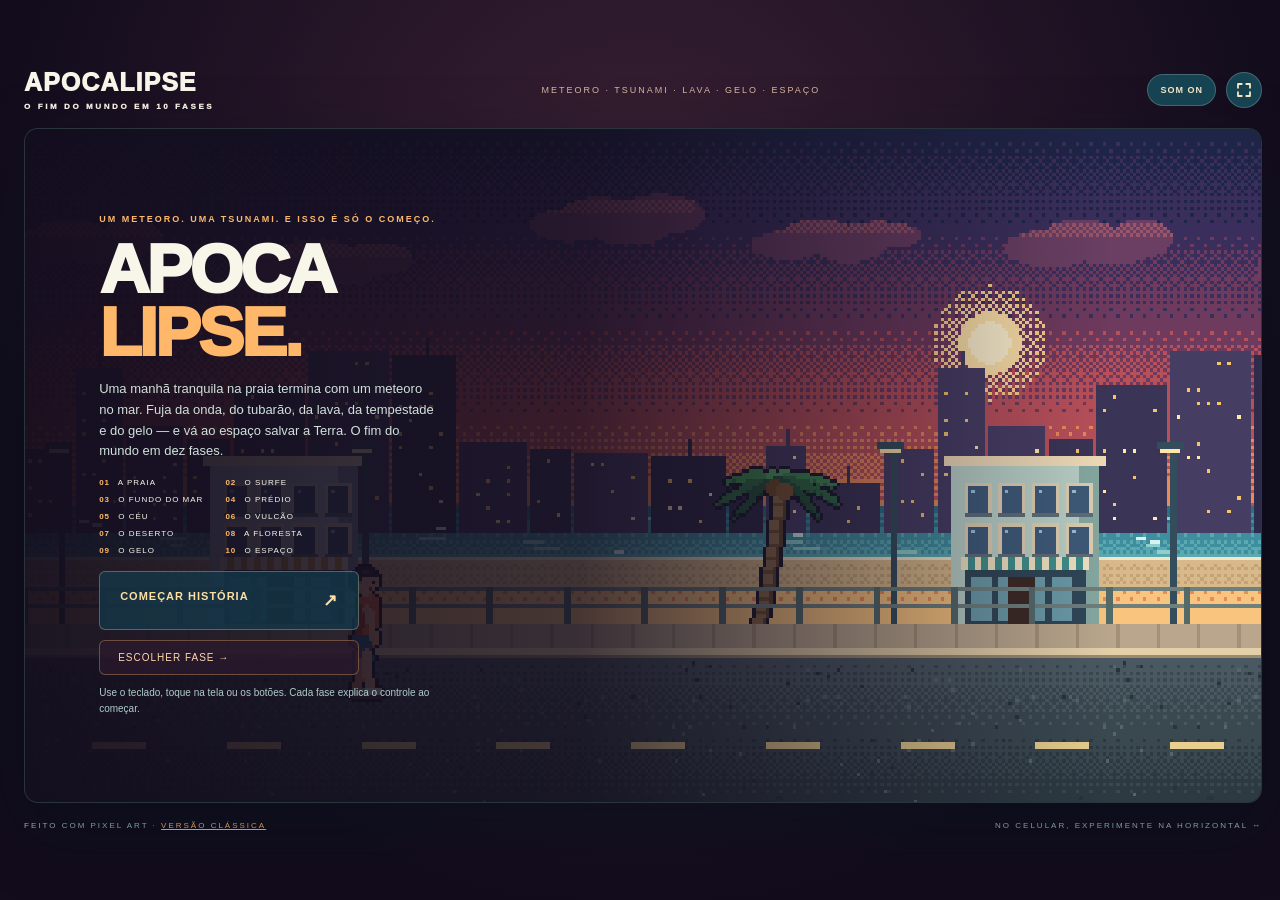
==== commit d40a1405: "Continuar da última fase alcançada O jogo guarda no navegador a última fase que a pessoa alcançou. N" ====
--- a/index.html
+++ b/index.html
@@ -4,9 +4,9 @@
 <div id="stage"><div id="loading" role="status"><b>PREPARANDO O FIM DO MUNDO</b><p id="loadingText">Desenhando cenários e personagens…</p><progress id="loadProgress" max="100" value="0"></progress></div><canvas id="scene" aria-label="Jogo de ação em pixel art: fuja da tsunami, do tubarão, da lava, da tempestade e do gelo, e desvie o meteoro no espaço"></canvas>
 <div id="hud" hidden><div><span id="chapter">01 / A PRAIA</span><strong id="objective">ALCANCE A PRANCHA</strong></div><div class="right"><span id="life">0 / 3</span><strong id="meter">0 / 300 m</strong></div><div class="progress"><i id="bar"></i></div></div>
 <div id="threat" hidden><span id="threatLabel">A ONDA ESTÁ NA RUA</span><div><i id="threatFill"></i></div></div>
-<button id="skip" hidden>PULAR ABERTURA →</button><div id="caption" role="status" aria-live="polite"></div>
+<div id="stick" hidden aria-hidden="true"><i id="knob"></i><span>ARRASTE</span></div><button id="skip" hidden>PULAR ABERTURA →</button><div id="caption" role="status" aria-live="polite"></div>
 <section id="overlay"><div class="kicker" id="kicker">UM METEORO. UMA TSUNAMI. E ISSO É SÓ O COMEÇO.</div><h1>APOCA<br><em>LIPSE.</em></h1><p id="story">Uma manhã tranquila na praia termina com um meteoro no mar. Fuja da onda, do tubarão, da lava, da tempestade e do gelo — e vá ao espaço salvar a Terra. O fim do mundo em dez fases.</p>
 <ol id="chapters"><li><b>01</b> A PRAIA</li><li><b>02</b> O SURFE</li><li><b>03</b> O FUNDO DO MAR</li><li><b>04</b> O PRÉDIO</li><li><b>05</b> O CÉU</li><li><b>06</b> O VULCÃO</li><li><b>07</b> O DESERTO</li><li><b>08</b> A FLORESTA</li><li><b>09</b> O GELO</li><li><b>10</b> O ESPAÇO</li></ol>
-<button id="start" disabled>COMEÇAR HISTÓRIA <span>↗</span></button><button id="choose" disabled aria-expanded="false">ESCOLHER FASE →</button><div id="phaseList" hidden></div><p id="instructions">Use o teclado, toque na tela ou os botões. Cada fase explica o controle ao começar.</p></section>
-<div id="controls" hidden><div id="surfControls" hidden><button id="up" aria-label="Subir">↑</button><button id="down" aria-label="Descer">↓</button></div><div id="laneControls" hidden><button id="left" aria-label="Coluna da esquerda">←</button><button id="right" aria-label="Coluna da direita">→</button></div><div id="bikeControls" hidden><button id="duck" aria-label="Abaixar">ABAIXAR ↓</button></div><div id="holdControls" hidden><button id="hold" aria-label="Segurar">SEGURAR</button></div><button id="jump">PULAR ↗</button></div></div>
+<button id="continue" hidden></button><button id="start" disabled>COMEÇAR HISTÓRIA <span>↗</span></button><button id="choose" disabled aria-expanded="false">ESCOLHER FASE →</button><div id="phaseList" hidden></div><p id="instructions">Use o teclado, toque na tela ou os botões. Cada fase explica o controle ao começar.</p></section>
+<div id="controls" hidden><div id="laneControls" hidden><button id="left" aria-label="Coluna da esquerda">←</button><button id="right" aria-label="Coluna da direita">→</button></div><div id="bikeControls" hidden><button id="duck" aria-label="Abaixar">ABAIXAR ↓</button></div><div id="holdControls" hidden><button id="hold" aria-label="Segurar">SEGURAR</button></div><button id="jump">PULAR ↗</button></div></div>
 <footer><span>FEITO COM PIXEL ART · <a href="classico/">VERSÃO CLÁSSICA</a></span><span id="tip">NO CELULAR, EXPERIMENTE NA HORIZONTAL ↔</span></footer></main><script src="engine.js"></script><script src="pixel.js"></script><script src="renderer.js"></script><script src="audio.js"></script><script src="game.js"></script></body></html>
--- a/style.css
+++ b/style.css
@@ -22,3 +22,6 @@
 @media(max-height:500px) and (orientation:landscape){#stage{max-height:none}}
 #bikeControls{display:flex}#controls #duck{width:125px;font-size:12px;font-weight:bold}
 #holdControls{display:flex;margin-left:auto}#controls #hold{width:150px;height:60px;font-size:12px;font-weight:bold;background:#ffb86a;color:#2a1620;border:0}#chapters{flex-wrap:wrap;row-gap:8px;max-width:520px}
+#stick{position:absolute;left:26px;bottom:26px;width:110px;height:110px;border-radius:50%;border:2px solid #ffffff59;background:radial-gradient(circle,#0b263b40,#0b263b80);pointer-events:none;z-index:2;transition:opacity .15s;opacity:.75}#stick.active{opacity:1;transition:none}#knob{position:absolute;left:50%;top:50%;width:48px;height:48px;margin:-24px;border-radius:50%;background:#ffdc96;box-shadow:0 3px 0 #b8935b,0 0 18px #ffdc9666}#stick span{position:absolute;left:0;right:0;top:-20px;text-align:center;font-size:9px;font-weight:800;letter-spacing:1.5px;color:#ffe9bf;text-shadow:0 1px 4px #0b263b}#stick.active span{display:none}@media(max-height:500px) and (orientation:landscape){#stick{left:18px;bottom:14px;width:96px;height:96px}#knob{width:42px;height:42px;margin:-21px}}
+#continue{background:#ffb86a;color:#2a1620;border:0;border-radius:6px;padding:14px 20px;font-size:11px;font-weight:800;letter-spacing:1px;min-width:260px;text-align:left;margin-bottom:10px;box-shadow:0 3px 0 #a8603a}#continue span{float:right;font-size:17px}#continue~#start{background:#143a4cbb;color:#ffe0a3;box-shadow:none;border:1px solid #d4cda257}@media(max-height:500px) and (orientation:landscape){#continue{padding:9px 18px;margin-bottom:6px}}
+#overlay{overflow-y:auto;justify-content:safe center}
